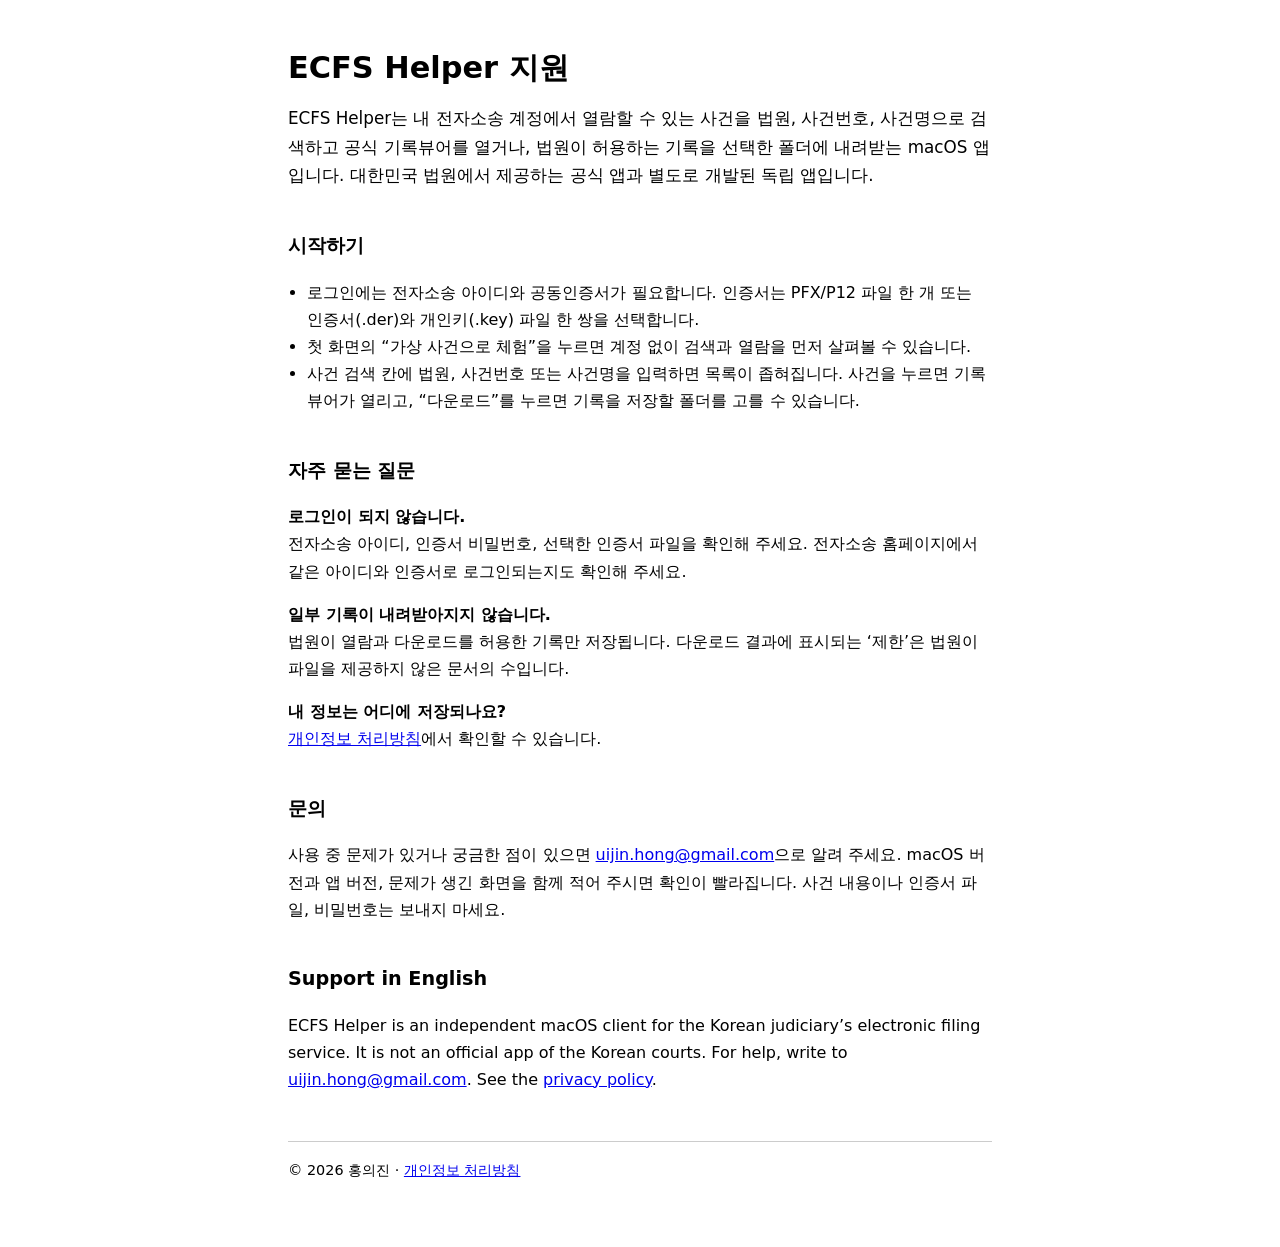
==== index.html @ 48f2fc25 "Publish the ECFS Helper support page and privacy policy Co-Authored-By: Claude Fable 5.2 <noreply@an" ====
<!doctype html>
<html lang="ko">
<meta charset="utf-8">
<meta name="viewport" content="width=device-width, initial-scale=1">
<title>ECFS Helper 지원</title>
<link rel="stylesheet" href="style.css">
<main>
<h1>ECFS Helper 지원</h1>
<p class="lead">ECFS Helper는 내 전자소송 계정에서 열람할 수 있는 사건을 법원, 사건번호, 사건명으로 검색하고 공식 기록뷰어를 열거나, 법원이 허용하는 기록을 선택한 폴더에 내려받는 macOS 앱입니다. 대한민국 법원에서 제공하는 공식 앱과 별도로 개발된 독립 앱입니다.</p>

<h2>시작하기</h2>
<ul>
<li>로그인에는 전자소송 아이디와 공동인증서가 필요합니다. 인증서는 PFX/P12 파일 한 개 또는 인증서(.der)와 개인키(.key) 파일 한 쌍을 선택합니다.</li>
<li>첫 화면의 “가상 사건으로 체험”을 누르면 계정 없이 검색과 열람을 먼저 살펴볼 수 있습니다.</li>
<li>사건 검색 칸에 법원, 사건번호 또는 사건명을 입력하면 목록이 좁혀집니다. 사건을 누르면 기록뷰어가 열리고, “다운로드”를 누르면 기록을 저장할 폴더를 고를 수 있습니다.</li>
</ul>

<h2>자주 묻는 질문</h2>
<p><strong>로그인이 되지 않습니다.</strong><br>전자소송 아이디, 인증서 비밀번호, 선택한 인증서 파일을 확인해 주세요. 전자소송 홈페이지에서 같은 아이디와 인증서로 로그인되는지도 확인해 주세요.</p>
<p><strong>일부 기록이 내려받아지지 않습니다.</strong><br>법원이 열람과 다운로드를 허용한 기록만 저장됩니다. 다운로드 결과에 표시되는 ‘제한’은 법원이 파일을 제공하지 않은 문서의 수입니다.</p>
<p><strong>내 정보는 어디에 저장되나요?</strong><br><a href="privacy.html">개인정보 처리방침</a>에서 확인할 수 있습니다.</p>

<h2>문의</h2>
<p>사용 중 문제가 있거나 궁금한 점이 있으면 <a href="mailto:uijin.hong@gmail.com">uijin.hong@gmail.com</a>으로 알려 주세요. macOS 버전과 앱 버전, 문제가 생긴 화면을 함께 적어 주시면 확인이 빨라집니다. 사건 내용이나 인증서 파일, 비밀번호는 보내지 마세요.</p>

<h2>Support in English</h2>
<p>ECFS Helper is an independent macOS client for the Korean judiciary’s electronic filing service. It is not an official app of the Korean courts. For help, write to <a href="mailto:uijin.hong@gmail.com">uijin.hong@gmail.com</a>. See the <a href="privacy.html">privacy policy</a>.</p>

<footer>© 2026 홍의진 · <a href="privacy.html">개인정보 처리방침</a></footer>
</main>
</html>
---- style.css ----
:root { color-scheme: light dark; font: 16px/1.7 system-ui, -apple-system, "Apple SD Gothic Neo", sans-serif; }
body { margin: 0; background: Canvas; color: CanvasText; }
main { max-width: 44rem; margin: 0 auto; padding: 3rem 1.25rem 4rem; }
h1 { font-size: 1.9rem; line-height: 1.3; margin: 0 0 .5rem; }
h2 { font-size: 1.2rem; margin: 2.5rem 0 .5rem; }
p, li { overflow-wrap: anywhere; }
ul { padding-left: 1.2rem; }
a { color: LinkText; }
.lead { font-size: 1.05rem; }
nav { margin-bottom: 2rem; font-size: .95rem; }
footer { margin-top: 3rem; padding-top: 1rem; border-top: 1px solid color-mix(in srgb, CanvasText 20%, transparent); font-size: .9rem; }
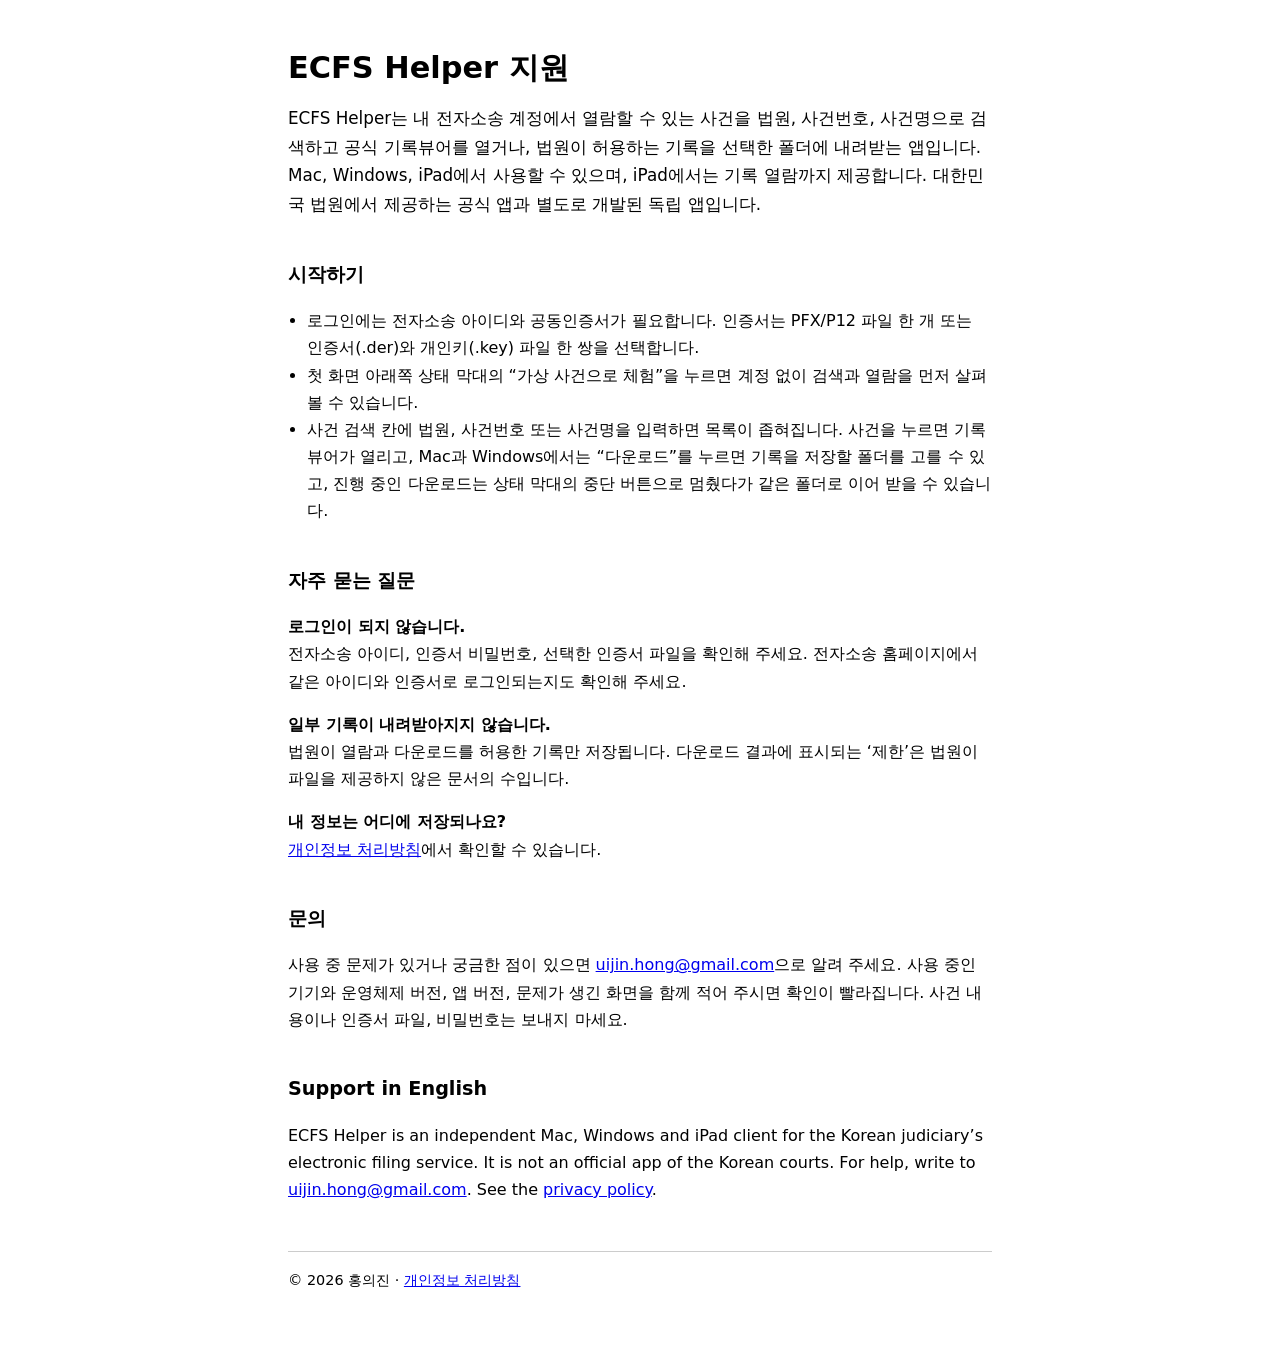
==== commit 2a3d6de2: "Cover the Windows and iPad apps in the support page and privacy policy The privacy policy now applie" ====
--- a/index.html
+++ b/index.html
@@ -6,13 +6,13 @@
 <link rel="stylesheet" href="style.css">
 <main>
 <h1>ECFS Helper 지원</h1>
-<p class="lead">ECFS Helper는 내 전자소송 계정에서 열람할 수 있는 사건을 법원, 사건번호, 사건명으로 검색하고 공식 기록뷰어를 열거나, 법원이 허용하는 기록을 선택한 폴더에 내려받는 macOS 앱입니다. 대한민국 법원에서 제공하는 공식 앱과 별도로 개발된 독립 앱입니다.</p>
+<p class="lead">ECFS Helper는 내 전자소송 계정에서 열람할 수 있는 사건을 법원, 사건번호, 사건명으로 검색하고 공식 기록뷰어를 열거나, 법원이 허용하는 기록을 선택한 폴더에 내려받는 앱입니다. Mac, Windows, iPad에서 사용할 수 있으며, iPad에서는 기록 열람까지 제공합니다. 대한민국 법원에서 제공하는 공식 앱과 별도로 개발된 독립 앱입니다.</p>
 
 <h2>시작하기</h2>
 <ul>
 <li>로그인에는 전자소송 아이디와 공동인증서가 필요합니다. 인증서는 PFX/P12 파일 한 개 또는 인증서(.der)와 개인키(.key) 파일 한 쌍을 선택합니다.</li>
-<li>첫 화면의 “가상 사건으로 체험”을 누르면 계정 없이 검색과 열람을 먼저 살펴볼 수 있습니다.</li>
-<li>사건 검색 칸에 법원, 사건번호 또는 사건명을 입력하면 목록이 좁혀집니다. 사건을 누르면 기록뷰어가 열리고, “다운로드”를 누르면 기록을 저장할 폴더를 고를 수 있습니다.</li>
+<li>첫 화면 아래쪽 상태 막대의 “가상 사건으로 체험”을 누르면 계정 없이 검색과 열람을 먼저 살펴볼 수 있습니다.</li>
+<li>사건 검색 칸에 법원, 사건번호 또는 사건명을 입력하면 목록이 좁혀집니다. 사건을 누르면 기록뷰어가 열리고, Mac과 Windows에서는 “다운로드”를 누르면 기록을 저장할 폴더를 고를 수 있고, 진행 중인 다운로드는 상태 막대의 중단 버튼으로 멈췄다가 같은 폴더로 이어 받을 수 있습니다.</li>
 </ul>
 
 <h2>자주 묻는 질문</h2>
@@ -21,10 +21,10 @@
 <p><strong>내 정보는 어디에 저장되나요?</strong><br><a href="privacy.html">개인정보 처리방침</a>에서 확인할 수 있습니다.</p>
 
 <h2>문의</h2>
-<p>사용 중 문제가 있거나 궁금한 점이 있으면 <a href="mailto:uijin.hong@gmail.com">uijin.hong@gmail.com</a>으로 알려 주세요. macOS 버전과 앱 버전, 문제가 생긴 화면을 함께 적어 주시면 확인이 빨라집니다. 사건 내용이나 인증서 파일, 비밀번호는 보내지 마세요.</p>
+<p>사용 중 문제가 있거나 궁금한 점이 있으면 <a href="mailto:uijin.hong@gmail.com">uijin.hong@gmail.com</a>으로 알려 주세요. 사용 중인 기기와 운영체제 버전, 앱 버전, 문제가 생긴 화면을 함께 적어 주시면 확인이 빨라집니다. 사건 내용이나 인증서 파일, 비밀번호는 보내지 마세요.</p>
 
 <h2>Support in English</h2>
-<p>ECFS Helper is an independent macOS client for the Korean judiciary’s electronic filing service. It is not an official app of the Korean courts. For help, write to <a href="mailto:uijin.hong@gmail.com">uijin.hong@gmail.com</a>. See the <a href="privacy.html">privacy policy</a>.</p>
+<p>ECFS Helper is an independent Mac, Windows and iPad client for the Korean judiciary’s electronic filing service. It is not an official app of the Korean courts. For help, write to <a href="mailto:uijin.hong@gmail.com">uijin.hong@gmail.com</a>. See the <a href="privacy.html">privacy policy</a>.</p>
 
 <footer>© 2026 홍의진 · <a href="privacy.html">개인정보 처리방침</a></footer>
 </main>
